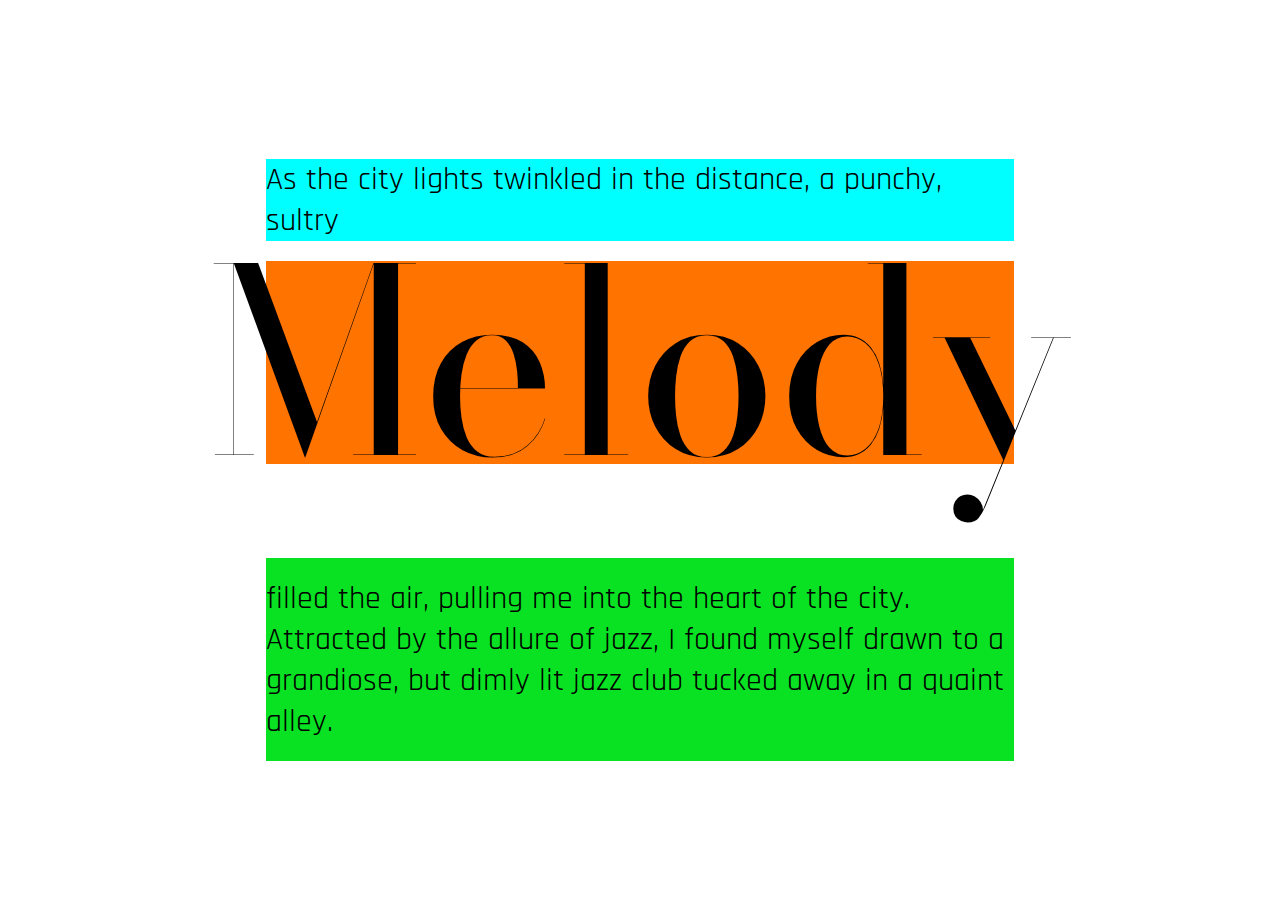
==== html/p1.html @ 6a3b5c43 "updated" ====
<!DOCTYPE html>
<html lang="en">
<head>
    <meta charset="UTF-8">
    <meta name="viewport" content="width=device-width, initial-scale=1.0">
    <title>Melody</title>
    <link rel="stylesheet" href="/css/p1.css">
</head>

<body>
    <section class="parent">
        <div class="parent-keyword">
            <h1>Melody</h1>
        </div>

        <p class="parent-paragraph1">
            As the city lights twinkled in the distance, a punchy, sultry
        </p>

        <p class="parent-paragraph2">
            filled the air, pulling me into the heart of the city. 
            Attracted by the allure of jazz, I found myself drawn to a grandiose, 
            but dimly lit jazz club tucked away in a quaint alley.
        </p>
    </section>
</body>
---- css/p1.css ----
@import url('https://fonts.googleapis.com/css2?family=Bodoni+Moda:ital,opsz,wght@0,6..96,400..900;1,6..96,400..900&display=swap');
@import url('https://fonts.googleapis.com/css2?family=Rajdhani:wght@300;400;500;600;700&display=swap');

body{
    margin:10px;
    overflow:hidden;
}

nav{
    display:flex;
    justify-content: right;
    margin-right:10px;
    margin-top:3px;
    font-family: "Rajdhani", serif;
    font-weight: 300;
    font-style: normal;
    font-size:24px;
}


.parent {
    display: grid;
    grid-template-columns: repeat(5, 1fr);
    grid-template-rows: repeat(12, 1fr);
    gap: 20px;
    overflow:hidden;
    margin:none;
    height:100vh;
}

.parent-keyword {
    background-color: rgb(255, 115, 0);
    grid-column-start: 2;
    grid-column-end: 5;
    grid-row-start: 4;
    grid-row-end: 7;
    display: flex;
    justify-content: center; 
    align-items: center; 
    margin:none;
    font-size:10vw;
}

.parent-paragraph1 {
    background-color: aqua;
    grid-column-start: 2;
    grid-column-end: 5;
    grid-row-start: 3;
    grid-row-end: 4;
    display: flex;
    justify-content: center; 
    align-items: center; 
    margin:none;
}
.parent-paragraph2 {
    background-color: rgb(8, 226, 34);
    grid-column-start: 2;
    grid-column-end: 5;
    grid-row-start: 8;
    grid-row-end: 11;
    display: flex;
    justify-content: center; 
    align-items: center; 
    margin:none;
}

p {
    margin:0;
    font-family: "Rajdhani", serif;
    font-size: 2.5vw;
}

h1 {
    display: flex;
    justify-content: center;
    font-family: "Bodoni Moda", serif;
    font-weight: 400;
    font-style:normal;
    margin:0;
    transition:all 0.4s ease-in-out;
    
}

h1:hover {
    color:rgb(40, 255, 173);
    font-weight:900;
    transition:all 0.4s ease-in-out;
    
}
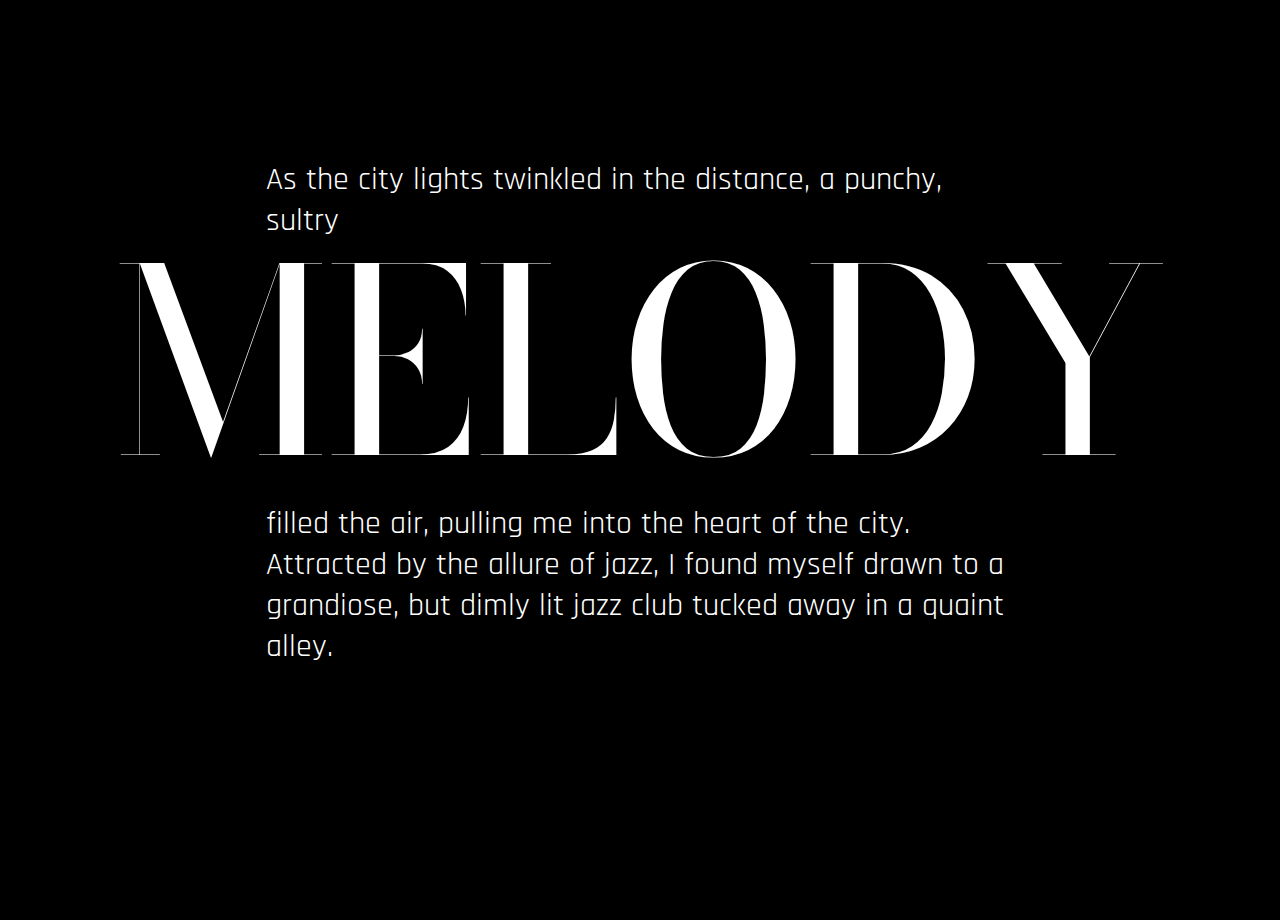
==== commit 1cb9723d: "first page coded" ====
--- a/html/p1.html
+++ b/html/p1.html
@@ -10,7 +10,7 @@
 <body>
     <section class="parent">
         <div class="parent-keyword">
-            <h1>Melody</h1>
+            <h1><span>MELODY</span></h1>
         </div>
 
         <p class="parent-paragraph1">
--- a/css/p1.css
+++ b/css/p1.css
@@ -4,6 +4,7 @@
 body{
     margin:10px;
     overflow:hidden;
+    background-color: black;
 }
 
 nav{
@@ -17,7 +18,6 @@
     font-size:24px;
 }
 
-
 .parent {
     display: grid;
     grid-template-columns: repeat(5, 1fr);
@@ -25,11 +25,10 @@
     gap: 20px;
     overflow:hidden;
     margin:none;
-    height:100vh;
+    height:100vh; 
 }
 
 .parent-keyword {
-    background-color: rgb(255, 115, 0);
     grid-column-start: 2;
     grid-column-end: 5;
     grid-row-start: 4;
@@ -42,7 +41,7 @@
 }
 
 .parent-paragraph1 {
-    background-color: aqua;
+    color: white;
     grid-column-start: 2;
     grid-column-end: 5;
     grid-row-start: 3;
@@ -51,17 +50,21 @@
     justify-content: center; 
     align-items: center; 
     margin:none;
+    animation: appear 6s forwards;
 }
+
 .parent-paragraph2 {
-    background-color: rgb(8, 226, 34);
+    color: white;
     grid-column-start: 2;
     grid-column-end: 5;
-    grid-row-start: 8;
-    grid-row-end: 11;
+    grid-row-start: 7;
+    grid-row-end: 10;
     display: flex;
     justify-content: center; 
     align-items: center; 
     margin:none;
+    animation: appear 6s forwards;
+    
 }
 
 p {
@@ -70,20 +73,55 @@
     font-size: 2.5vw;
 }
 
+@keyframes appear {
+    0% { opacity: 0; }
+    50% { opacity: 0; }
+    100% { opacity: 1; }
+}
+
 h1 {
     display: flex;
     justify-content: center;
+    color: white;
     font-family: "Bodoni Moda", serif;
     font-weight: 400;
     font-style:normal;
     margin:0;
     transition:all 0.4s ease-in-out;
-    
+    animation-name: blink-animation;
+    animation-duration: 1s;
+    animation-iteration-count: 1;
+    animation-delay:2s;
+}
+
+@keyframes blink-animation {
+    0% { opacity: 1; }
+    25% { opacity: 0.75; }
+    35% { opacity: 0.2; }
+    50% { opacity: 1; }
+    75% { opacity: 0.4; }
+    85% { opacity: 1; }
+    100% { opacity: 1; }
+}
+
+h1 span {
+    animation: movein 2s;
+    animation-fill-mode: forwards;
+}
+
+@keyframes movein {
+    from {
+        translate: 150vw 0;
+        scale: 200% 1;
+    }
+    to {
+        translate: 0 0;
+        scale: 100% 1;
+    }
 }
 
 h1:hover {
-    color:rgb(40, 255, 173);
+    color:rgb(255, 255, 255);
     font-weight:900;
     transition:all 0.4s ease-in-out;
-    
-}+}
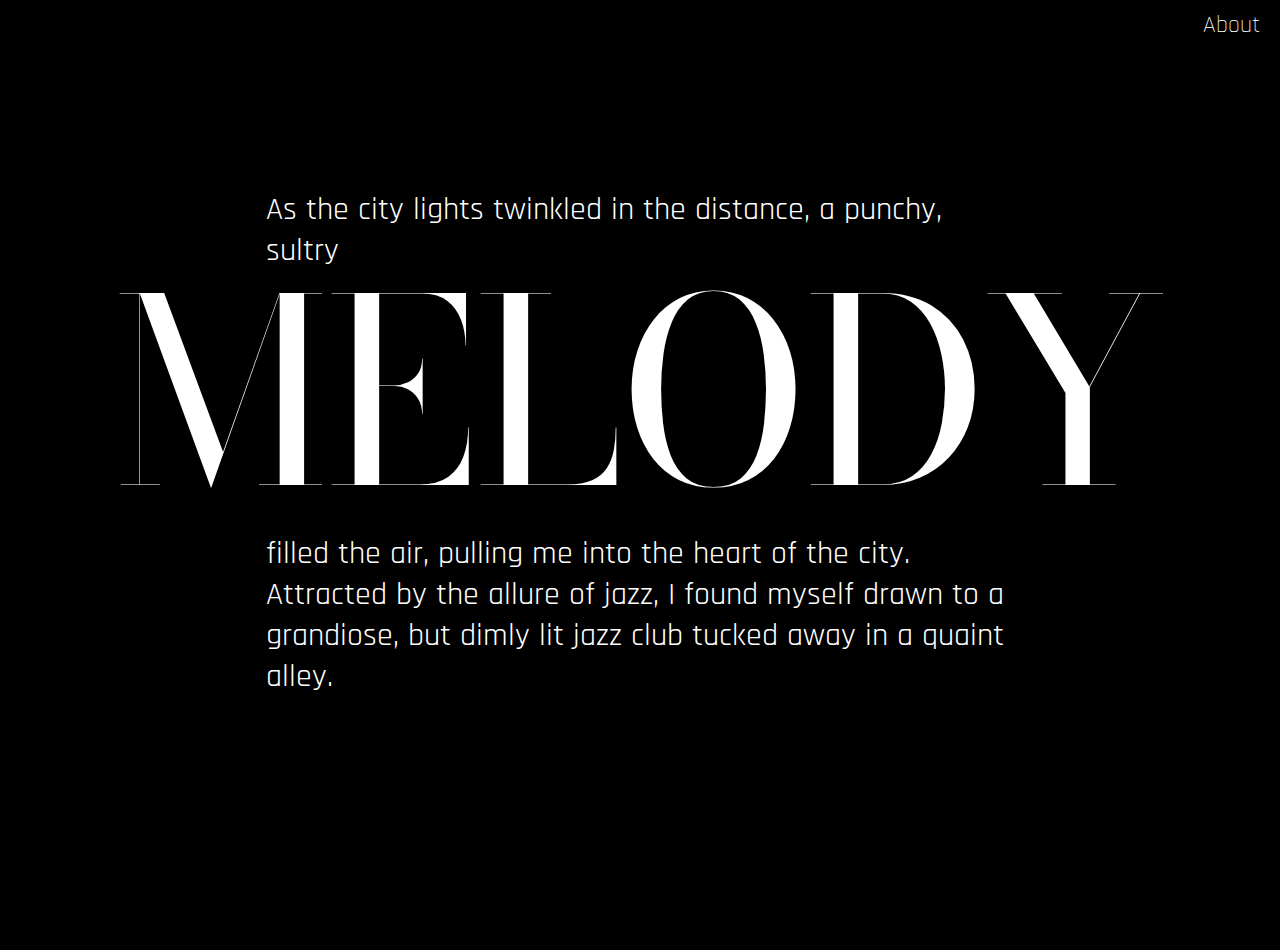
==== commit b022fb0d: "updated" ====
--- a/html/p1.html
+++ b/html/p1.html
@@ -8,6 +8,9 @@
 </head>
 
 <body>
+
+    <nav><a href="/html/p1.html">About</a></nav>
+    
     <section class="parent">
         <div class="parent-keyword">
             <h1><span>MELODY</span></h1>
--- a/css/p1.css
+++ b/css/p1.css
@@ -8,6 +8,7 @@
 }
 
 nav{
+    color: white;
     display:flex;
     justify-content: right;
     margin-right:10px;
@@ -16,6 +17,15 @@
     font-weight: 300;
     font-style: normal;
     font-size:24px;
+}
+a{
+    text-decoration:none;
+    color:rgb(255, 255, 255);
+    transition: all 0.4s linear;
+} 
+a:hover{
+    color:rgb(255, 115, 0);
+    transform: scale(1.1);
 }
 
 .parent {
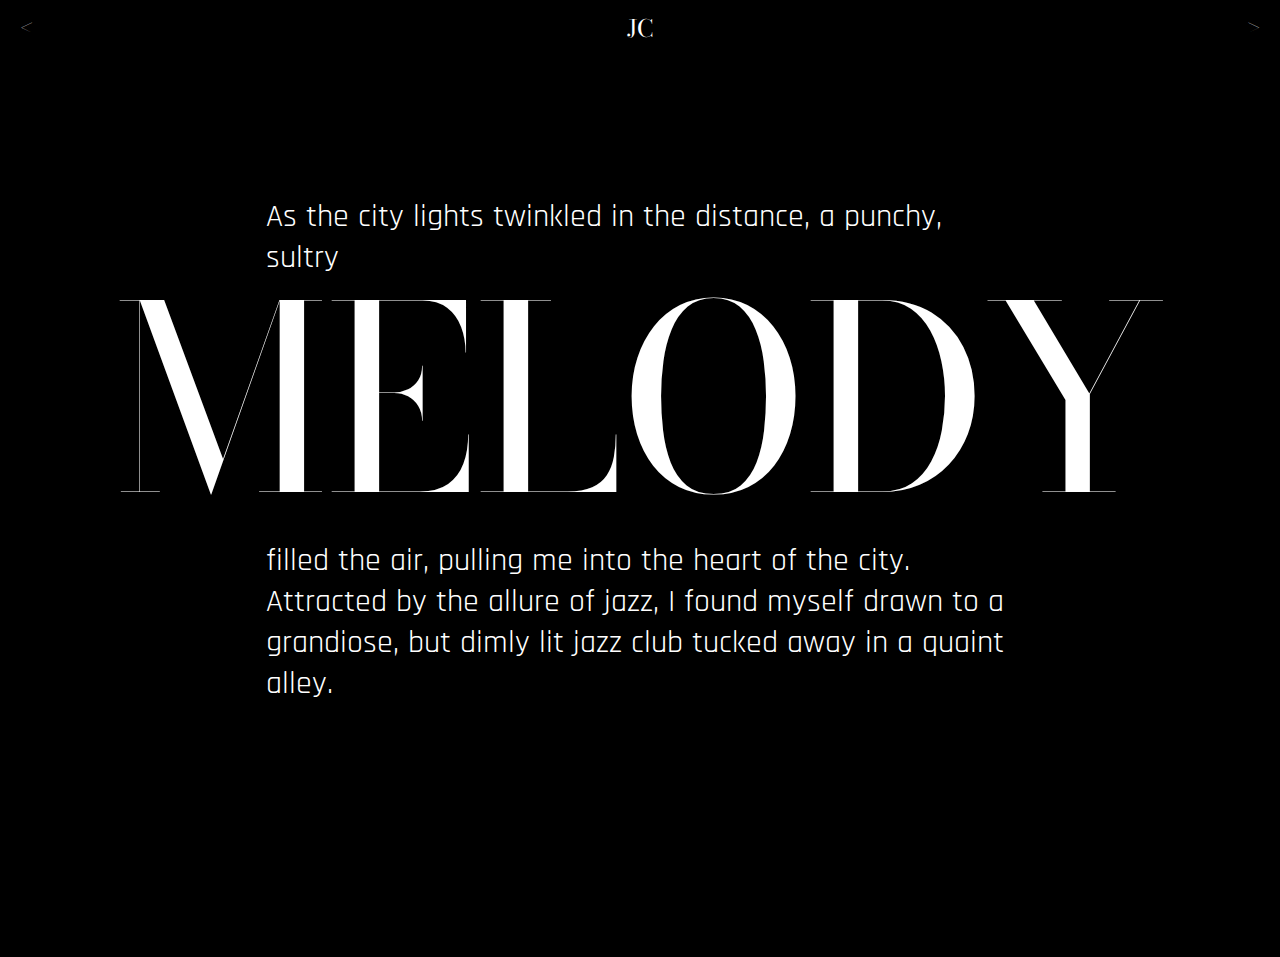
==== commit c0606d76: "full version" ====
--- a/html/p1.html
+++ b/html/p1.html
@@ -4,12 +4,25 @@
     <meta charset="UTF-8">
     <meta name="viewport" content="width=device-width, initial-scale=1.0">
     <title>Melody</title>
-    <link rel="stylesheet" href="/css/p1.css">
+    <link rel="stylesheet" href="../css/p1.css">
 </head>
 
 <body>
 
-    <nav><a href="/html/p1.html">About</a></nav>
+    <nav>
+    
+            <a href="/index.html">
+                <
+            </a>
+            <a href="/index.html">
+                JC
+            </a>
+            <a href="p2.html">
+                >
+            </a>
+           
+
+    </nav>
     
     <section class="parent">
         <div class="parent-keyword">
--- a/css/p1.css
+++ b/css/p1.css
@@ -5,15 +5,22 @@
     margin:10px;
     overflow:hidden;
     background-color: black;
+    animation: fadein 2s;
+}
+
+@keyframes fadein {
+    0% { opacity: 0; }
+    100% { opacity: 1; }
 }
 
 nav{
     color: white;
     display:flex;
-    justify-content: right;
+    justify-content: space-between;
     margin-right:10px;
     margin-top:3px;
-    font-family: "Rajdhani", serif;
+    margin-left: 10px;
+    font-family: "bodoni moda",serif;
     font-weight: 300;
     font-style: normal;
     font-size:24px;
@@ -48,6 +55,10 @@
     align-items: center; 
     margin:none;
     font-size:10vw;
+}
+
+.parent-keyword a{
+    text-decoration:none;
 }
 
 .parent-paragraph1 {
@@ -130,8 +141,59 @@
     }
 }
 
-h1:hover {
-    color:rgb(255, 255, 255);
-    font-weight:900;
-    transition:all 0.4s ease-in-out;
-}
+@media (max-width: 600px) {/* mobileview */
+    h1{
+        font-size: 60px;
+        transform: translateY(10px);
+    }
+    .figmagrid-title {
+        
+        grid-column-start: 3;
+        grid-column-end: 12;
+        grid-row-start: 5;
+        grid-row-end: 10;
+        display: flex; 
+        justify-content: center; 
+        align-items: center;
+        margin:none;
+    }
+    nav{
+        display:flex;
+        justify-content: space-between;
+        margin-right:10px;
+        margin-top:3px;
+        font-family: "bodoni moda" "serif";
+        font-weight: 300;
+        font-style: normal;
+        font-size:24px;
+    }
+    .parent-paragraph1 {
+        color: white;
+        grid-column-start: 1;
+        grid-column-end: 6;
+        grid-row-start: 4;
+        grid-row-end: 5;
+        display: flex;
+        justify-content: center; 
+        align-items: center; 
+        margin:none;
+        animation: appear 6s forwards;
+        font-size: 16px;
+        text-align: center;
+    }
+    .parent-paragraph2 {
+        color: white;
+        grid-column-start: 1;
+        grid-column-end: 6;
+        grid-row-start: 6;
+        grid-row-end: 9;
+        display: flex;
+        justify-content: center; 
+        align-items: center; 
+        margin:none;
+        animation: appear 6s forwards;
+        font-size: 16px;
+        text-align: center;
+        
+    }
+}